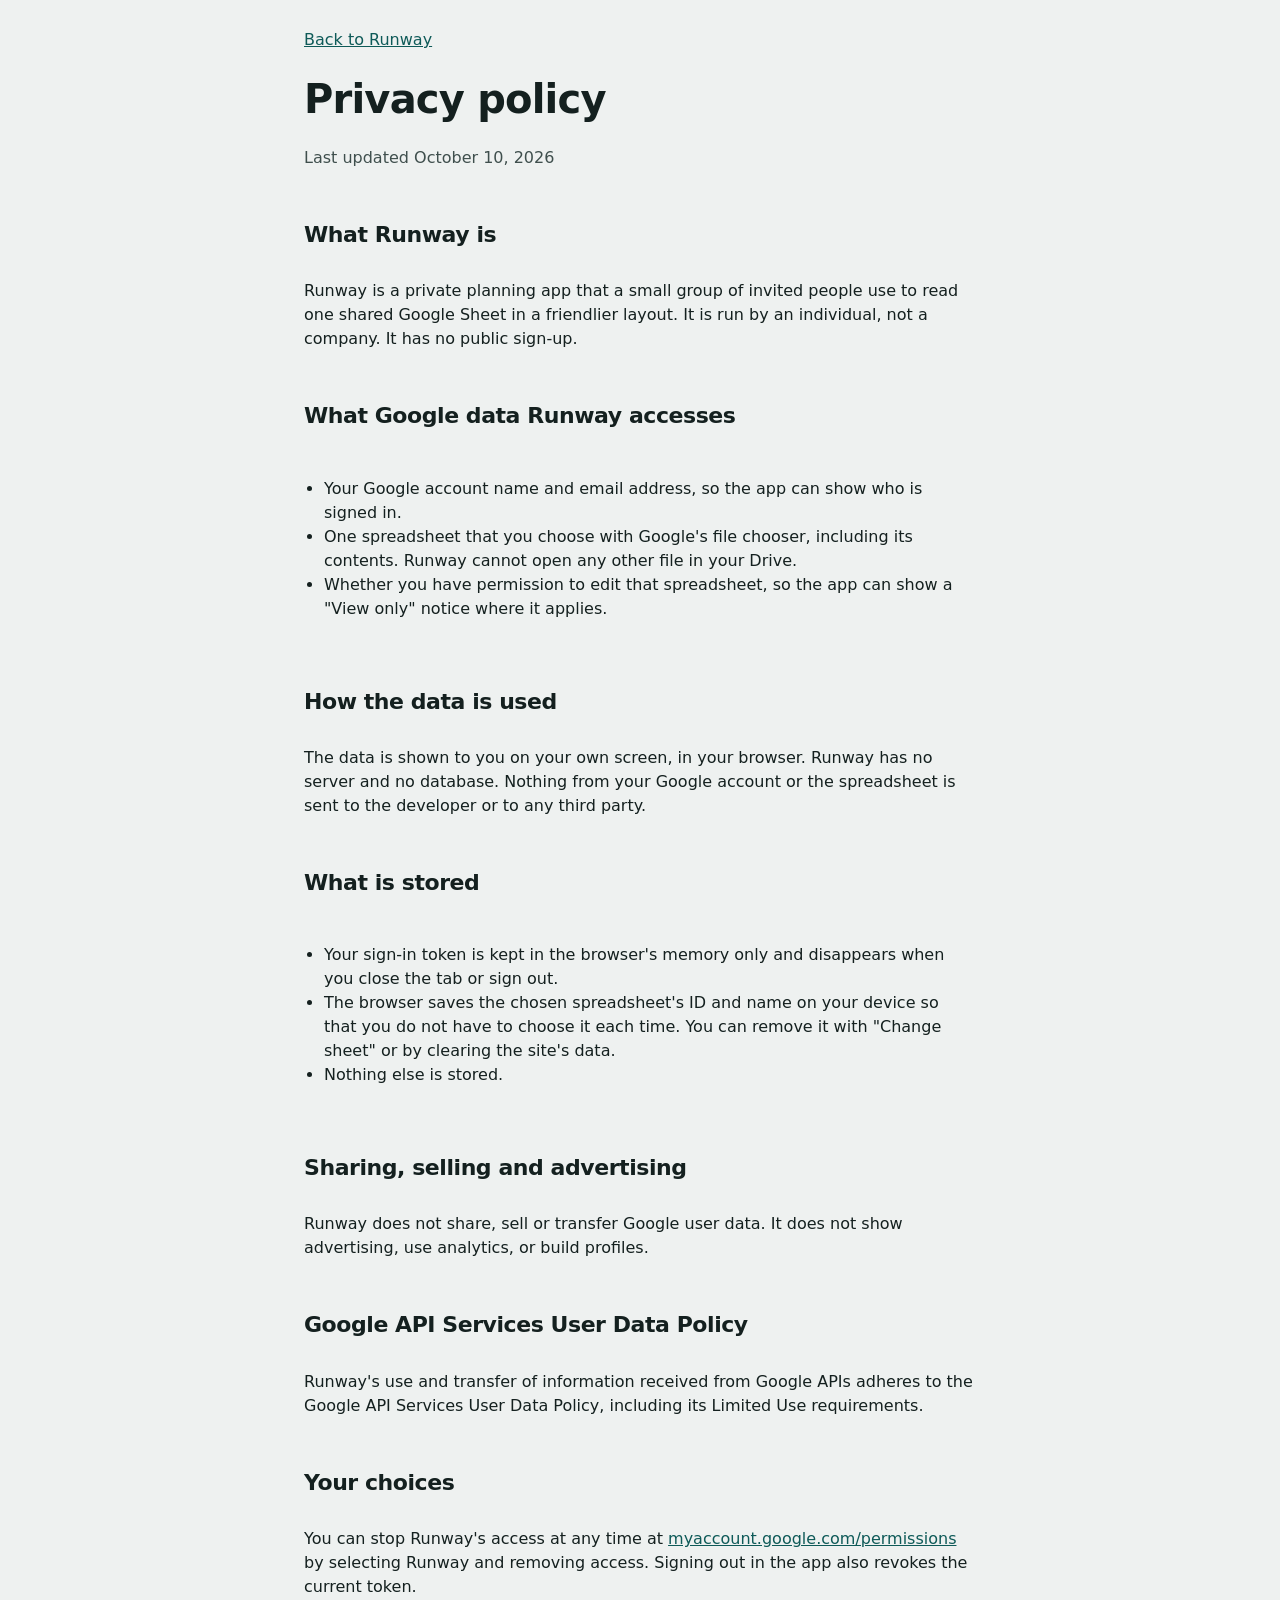
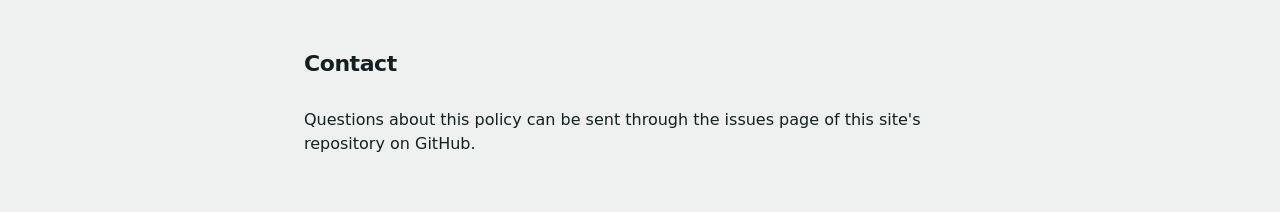
==== privacy.html @ d378b3c1 "Add files via upload" ====
<!doctype html>
<html lang="en">
<head>
<meta charset="utf-8">
<meta name="viewport" content="width=device-width, initial-scale=1">
<meta http-equiv="Content-Security-Policy" content="default-src 'none'; style-src 'self' https://fonts.googleapis.com; font-src https://fonts.gstatic.com; img-src data:; base-uri 'none'; form-action 'none'">
<title>Privacy policy | Runway</title>
<link rel="stylesheet" href="https://fonts.googleapis.com/css2?family=Bricolage+Grotesque:wght@600;700&family=DM+Sans:wght@400;500;600&display=swap">
<link rel="stylesheet" href="styles.css">
</head>
<body>
<main class="doc">
<p><a href="./">Back to Runway</a></p>
<h1>Privacy policy</h1>
<p class="muted">Last updated October 10, 2026</p>

<h2>What Runway is</h2>
<p>Runway is a private planning app that a small group of invited people use to read one shared Google Sheet in a friendlier layout. It is run by an individual, not a company. It has no public sign-up.</p>

<h2>What Google data Runway accesses</h2>
<ul>
<li>Your Google account name and email address, so the app can show who is signed in.</li>
<li>One spreadsheet that you choose with Google's file chooser, including its contents. Runway cannot open any other file in your Drive.</li>
<li>Whether you have permission to edit that spreadsheet, so the app can show a "View only" notice where it applies.</li>
</ul>

<h2>How the data is used</h2>
<p>The data is shown to you on your own screen, in your browser. Runway has no server and no database. Nothing from your Google account or the spreadsheet is sent to the developer or to any third party.</p>

<h2>What is stored</h2>
<ul>
<li>Your sign-in token is kept in the browser's memory only and disappears when you close the tab or sign out.</li>
<li>The browser saves the chosen spreadsheet's ID and name on your device so that you do not have to choose it each time. You can remove it with "Change sheet" or by clearing the site's data.</li>
<li>Nothing else is stored.</li>
</ul>

<h2>Sharing, selling and advertising</h2>
<p>Runway does not share, sell or transfer Google user data. It does not show advertising, use analytics, or build profiles.</p>

<h2>Google API Services User Data Policy</h2>
<p>Runway's use and transfer of information received from Google APIs adheres to the Google API Services User Data Policy, including its Limited Use requirements.</p>

<h2>Your choices</h2>
<p>You can stop Runway's access at any time at <a href="https://myaccount.google.com/permissions" rel="noopener noreferrer">myaccount.google.com/permissions</a> by selecting Runway and removing access. Signing out in the app also revokes the current token.</p>

<h2>Contact</h2>
<p>Questions about this policy can be sent through the issues page of this site's repository on GitHub.</p>
</main>
</body>
</html>
---- styles.css ----
:root{
  --ink:#14201F; --ink-2:#3F4F4D; --line:#D5DCDA; --line-2:#E1E7E6; --bg:#EEF1F0; --card:#FFFFFF;
  --teal:#0E5A58; --teal-soft:#DCEBEA; --amber:#FBEBD6; --amber-ink:#5E2C03; --grey-chip:#E8ECEB;
  --danger-bg:#F8D7D3; --danger-ink:#6B1A12;
  --sans:'DM Sans',system-ui,-apple-system,'Segoe UI',sans-serif;
  --display:'Bricolage Grotesque','DM Sans',system-ui,sans-serif;
}
@media (prefers-color-scheme: dark){
  :root{ --ink:#EAF0EF; --ink-2:#B9C6C4; --line:#2E3B3A; --line-2:#26322F; --bg:#0F1716; --card:#172120;
    --teal:#5FC1BC; --teal-soft:#1D3533; --amber:#3B2A14; --amber-ink:#F3D9B5; --grey-chip:#232F2D;
    --danger-bg:#4A1F1A; --danger-ink:#F5C9C3; }
}
*{box-sizing:border-box}
html{-webkit-text-size-adjust:100%}
body{margin:0;background:var(--bg);color:var(--ink);font-family:var(--sans);font-size:16px;line-height:1.5;
  padding-bottom:env(safe-area-inset-bottom,0px)}
h1,h2,h3{font-family:var(--display);margin:0;letter-spacing:-0.02em;line-height:1.15}
h1{font-size:clamp(28px,4vw,40px)} h2{font-size:22px} h3{font-size:17px}
p{margin:0}
a{color:var(--teal)}
:focus-visible{outline:3px solid var(--teal);outline-offset:2px;border-radius:6px}
button{font:inherit;color:inherit}
.btn{display:inline-flex;align-items:center;justify-content:center;gap:8px;min-height:44px;padding:0 18px;border-radius:10px;
  border:2px solid var(--teal);background:var(--teal);color:#fff;font-weight:600;font-size:15px;cursor:pointer;text-decoration:none}
@media (prefers-color-scheme: dark){ .btn{color:#06201F} }
.btn.ghost{background:transparent;color:var(--teal)}
.btn.small{min-height:40px;padding:0 14px;font-size:14px}
.btn[disabled]{opacity:.55;cursor:default}

.banner{background:var(--amber);color:var(--amber-ink);border-bottom:1px solid rgba(94,44,3,.2);padding:calc(10px + env(safe-area-inset-top,0px)) 24px 10px}
.banner .in{max-width:1180px;margin:0 auto;display:flex;flex-wrap:wrap;gap:8px 14px;align-items:center;font-size:15px}
.pill{display:inline-flex;align-items:center;padding:3px 12px;border-radius:999px;font-size:13px;font-weight:600;border:1px solid currentColor;white-space:nowrap}
.pill.fill{border-color:transparent}

.top{background:var(--card);border-bottom:1px solid var(--line)}
.top .in{max-width:1180px;margin:0 auto;padding:6px 24px;display:flex;flex-wrap:wrap;align-items:center;justify-content:space-between;gap:10px}
.brand{display:flex;align-items:center;gap:10px;font-family:var(--display);font-weight:700;font-size:24px;letter-spacing:-.5px}
.brand svg{stroke:var(--teal)}
nav{display:flex;flex-wrap:wrap;gap:4px}
nav a{display:inline-flex;align-items:center;min-height:44px;padding:0 16px;border-radius:10px;color:var(--ink-2);font-weight:500;font-size:15px;text-decoration:none}
nav a[aria-current="page"]{background:var(--teal-soft);color:var(--teal);font-weight:600}
.who{display:flex;flex-wrap:wrap;align-items:center;gap:8px;font-size:14px;color:var(--ink-2)}

main{max-width:1180px;margin:0 auto;padding:28px 24px 56px;display:flex;flex-direction:column;gap:24px}
.lede{color:var(--ink-2);max-width:62ch;margin-top:6px}
.row{display:flex;flex-wrap:wrap;gap:20px;align-items:flex-start}
.card{background:var(--card);border:1px solid var(--line);border-radius:16px;padding:24px}
.card.tight{padding:18px 20px}
.stack{display:flex;flex-direction:column;gap:12px}
.muted{color:var(--ink-2)} .small{font-size:14px}
.hero{background:var(--teal);color:#fff;border:0;flex:1 1 320px}
@media (prefers-color-scheme: dark){ .hero{color:#06201F} }
.hero .big{font-family:var(--display);font-size:clamp(40px,7vw,56px);font-weight:700;letter-spacing:-.03em;line-height:1.05}
.bar{height:8px;border-radius:4px;background:rgba(255,255,255,.28);overflow:hidden}
.bar>i{display:block;height:100%;background:#fff}
.col{flex:1 1 360px;min-width:0}
.list{list-style:none;margin:0;padding:0}
.list>li{padding:12px 0;border-top:1px solid var(--line-2)}
.list>li:first-child{border-top:0;padding-top:0}
.kv{display:grid;grid-template-columns:repeat(auto-fit,minmax(200px,1fr));gap:14px 20px}
.kv dt{font-size:13px;color:var(--ink-2)} .kv dd{margin:2px 0 0;font-weight:500;overflow-wrap:anywhere}

.chips{display:flex;flex-wrap:wrap;gap:8px}
.chip{display:inline-flex;align-items:center;min-height:44px;padding:0 16px;border-radius:999px;border:1px solid var(--line);background:var(--card);
  font-size:14px;font-weight:600;cursor:pointer}
.chip[aria-pressed="true"]{background:var(--teal);color:#fff;border-color:var(--teal)}
@media (prefers-color-scheme: dark){ .chip[aria-pressed="true"]{color:#06201F} }
.tag{display:inline-flex;align-items:center;padding:3px 12px;border-radius:999px;font-size:13px;font-weight:600;background:var(--grey-chip);color:var(--ink-2)}
.tag.active{background:var(--teal-soft);color:var(--teal)}
.tag.warn{background:var(--amber);color:var(--amber-ink)}

.homes{display:grid;grid-template-columns:repeat(auto-fill,minmax(320px,1fr));gap:16px}
details.home{background:var(--card);border:1px solid var(--line);border-radius:16px;padding:0}
details.home[open]{grid-column:1/-1}
details.home>summary{list-style:none;cursor:pointer;padding:18px 20px;display:flex;flex-direction:column;gap:6px;min-height:44px}
details.home>summary::-webkit-details-marker{display:none}
details.home .head{display:flex;justify-content:space-between;gap:12px;align-items:baseline}
details.home .body{padding:0 20px 20px;display:flex;flex-direction:column;gap:16px;border-top:1px solid var(--line-2);padding-top:16px}
.two{display:grid;grid-template-columns:repeat(auto-fit,minmax(260px,1fr));gap:16px}

.scroll{overflow-x:auto}
table{border-collapse:collapse;width:100%;min-width:560px;font-size:15px}
th{text-align:left;color:var(--ink-2);font-weight:600;font-size:14px;padding:8px 10px 8px 0}
td{padding:12px 10px 12px 0;border-top:1px solid var(--line-2);vertical-align:top;overflow-wrap:anywhere}

.tl{display:flex;flex-direction:column}
.tl .ev{display:grid;grid-template-columns:96px 22px 1fr;gap:0 14px}
.tl .when{text-align:right;font-weight:600;font-size:15px;padding-top:1px}
.tl .when small{display:block;font-weight:400;color:var(--ink-2);font-size:13px}
.tl .rail{display:flex;flex-direction:column;align-items:center}
.tl .dot{width:16px;height:16px;border-radius:50%;border:3px solid var(--teal);background:var(--teal);margin-top:4px;flex:none}
.tl .dot.future{background:var(--card);border-color:var(--line)}
.tl .dot.today{background:#9A4A07;border-color:#9A4A07}
.tl .line{flex:1;width:2px;background:var(--line);margin:4px 0}
.tl .what{padding-bottom:22px;min-width:0}
.tl .what h3{margin:6px 0 2px}
.tl .today-row .what h3{color:#9A4A07}

.center{min-height:100vh;display:flex;flex-direction:column;align-items:center;justify-content:center;gap:20px;padding:32px 24px;text-align:center}
.center .box{max-width:460px;display:flex;flex-direction:column;gap:16px;align-items:center}
.alert{background:var(--danger-bg);color:var(--danger-ink);border-radius:12px;padding:14px 16px;text-align:left;width:100%}
.alert strong{display:block}
.foot{max-width:1180px;margin:0 auto;padding:0 24px 32px;color:var(--ink-2);font-size:13px}
.spin{width:28px;height:28px;border-radius:50%;border:3px solid var(--line);border-top-color:var(--teal);animation:sp .9s linear infinite}
@keyframes sp{to{transform:rotate(360deg)}}
@media (prefers-reduced-motion: reduce){ .spin{animation:none} }
@media (max-width:640px){
  main{padding:20px 16px 48px} .top .in,.banner{padding-left:16px;padding-right:16px}
  .tl .ev{grid-template-columns:70px 20px 1fr;gap:0 10px}
  .homes{grid-template-columns:1fr}
}

.site-foot{max-width:1180px;margin:0 auto;padding:0 24px 28px;color:var(--ink-2);font-size:13px}
.doc{max-width:720px}
.doc h2{margin:28px 0 8px}
.doc p,.doc li{max-width:68ch}
.doc ul{padding-left:20px}
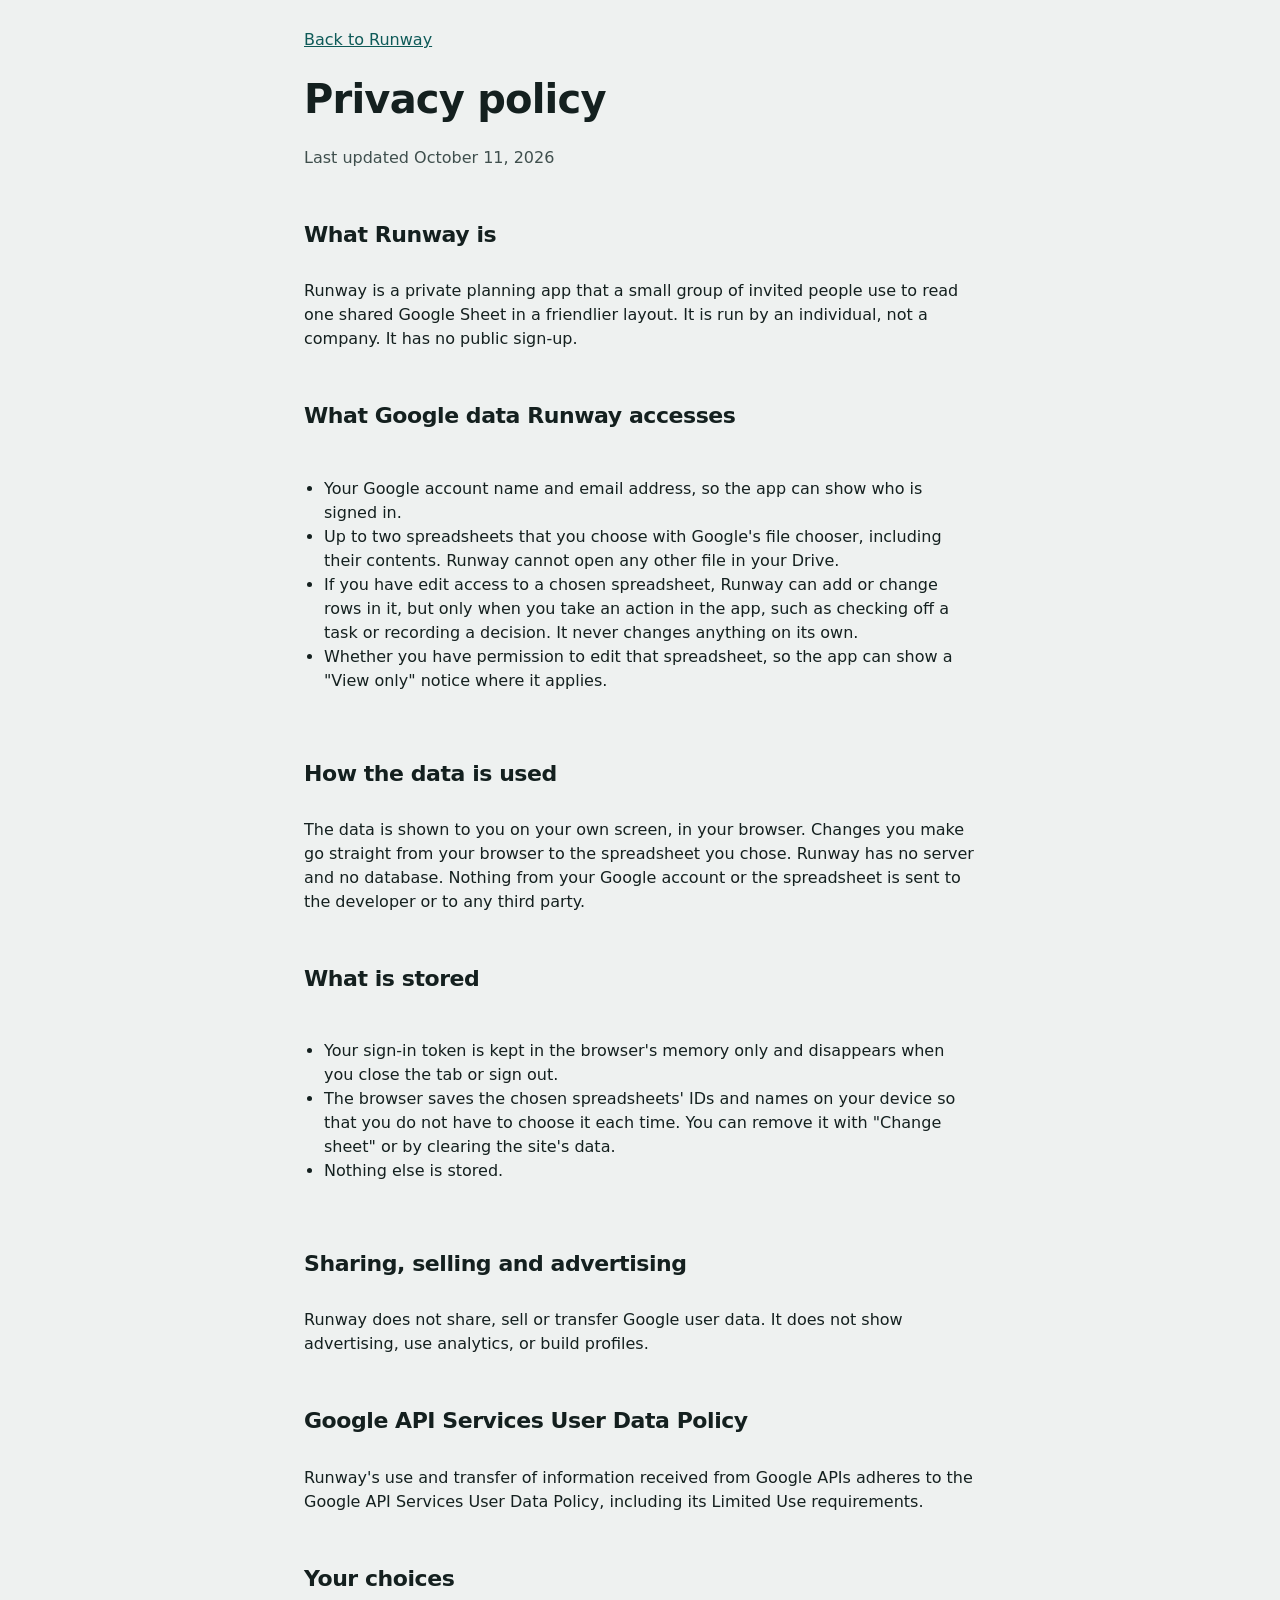
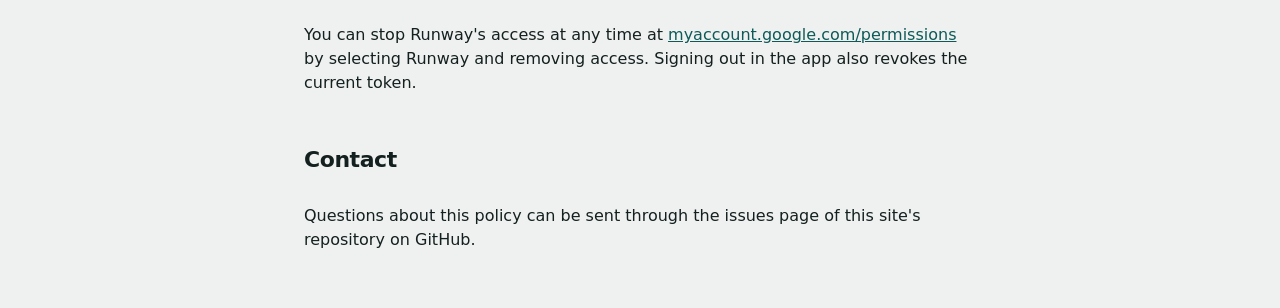
==== commit caa5273c: "Updated to version three to include Tasks" ====
--- a/privacy.html
+++ b/privacy.html
@@ -12,7 +12,7 @@
 <main class="doc">
 <p><a href="./">Back to Runway</a></p>
 <h1>Privacy policy</h1>
-<p class="muted">Last updated October 10, 2026</p>
+<p class="muted">Last updated October 11, 2026</p>
 
 <h2>What Runway is</h2>
 <p>Runway is a private planning app that a small group of invited people use to read one shared Google Sheet in a friendlier layout. It is run by an individual, not a company. It has no public sign-up.</p>
@@ -20,17 +20,18 @@
 <h2>What Google data Runway accesses</h2>
 <ul>
 <li>Your Google account name and email address, so the app can show who is signed in.</li>
-<li>One spreadsheet that you choose with Google's file chooser, including its contents. Runway cannot open any other file in your Drive.</li>
+<li>Up to two spreadsheets that you choose with Google's file chooser, including their contents. Runway cannot open any other file in your Drive.</li>
+<li>If you have edit access to a chosen spreadsheet, Runway can add or change rows in it, but only when you take an action in the app, such as checking off a task or recording a decision. It never changes anything on its own.</li>
 <li>Whether you have permission to edit that spreadsheet, so the app can show a "View only" notice where it applies.</li>
 </ul>
 
 <h2>How the data is used</h2>
-<p>The data is shown to you on your own screen, in your browser. Runway has no server and no database. Nothing from your Google account or the spreadsheet is sent to the developer or to any third party.</p>
+<p>The data is shown to you on your own screen, in your browser. Changes you make go straight from your browser to the spreadsheet you chose. Runway has no server and no database. Nothing from your Google account or the spreadsheet is sent to the developer or to any third party.</p>
 
 <h2>What is stored</h2>
 <ul>
 <li>Your sign-in token is kept in the browser's memory only and disappears when you close the tab or sign out.</li>
-<li>The browser saves the chosen spreadsheet's ID and name on your device so that you do not have to choose it each time. You can remove it with "Change sheet" or by clearing the site's data.</li>
+<li>The browser saves the chosen spreadsheets' IDs and names on your device so that you do not have to choose it each time. You can remove it with "Change sheet" or by clearing the site's data.</li>
 <li>Nothing else is stored.</li>
 </ul>
 
--- a/styles.css
+++ b/styles.css
@@ -115,3 +115,24 @@
 .doc h2{margin:28px 0 8px}
 .doc p,.doc li{max-width:68ch}
 .doc ul{padding-left:20px}
+
+/* v0.3.0: tasks, decisions, forms, toast */
+.sechead{display:flex;flex-wrap:wrap;justify-content:space-between;align-items:baseline;gap:6px 12px}
+.meter{height:8px;border-radius:4px;background:var(--line-2);overflow:hidden}
+.meter>i{display:block;height:100%;background:var(--teal);width:0}
+.hero .meter{background:rgba(255,255,255,.28)} .hero .meter>i{background:#fff}
+.tasks{list-style:none;margin:0;padding:0}
+.task{display:flex;gap:14px;align-items:flex-start;padding:12px 0;border-top:1px solid var(--line-2)}
+.task:first-child{border-top:0}
+.task input[type=checkbox]{width:26px;height:26px;margin:2px 0 0;accent-color:var(--teal);flex:none}
+.task.done .ttitle{text-decoration:line-through;color:var(--ink-2)}
+.ttitle{font-weight:500;overflow-wrap:anywhere}
+.tbody{min-width:0}
+.fld{display:flex;flex-direction:column;gap:4px;font-size:14px;color:var(--ink-2);font-weight:600}
+.fld input,.fld select,.fld textarea,.card textarea{font:inherit;font-size:16px;font-weight:400;color:var(--ink);background:var(--card);
+  border:1px solid var(--line);border-radius:10px;padding:10px 12px;min-height:44px;width:100%}
+details>summary{cursor:pointer;font-weight:600;color:var(--teal);min-height:44px;display:flex;align-items:center}
+.addform>summary{font-size:17px}
+.toast{position:fixed;left:50%;bottom:calc(20px + env(safe-area-inset-bottom,0px));transform:translateX(-50%);background:var(--ink);color:var(--bg);
+  padding:12px 18px;border-radius:12px;font-weight:600;max-width:90vw;z-index:10;box-shadow:0 6px 24px rgba(0,0,0,.25)}
+.toast.bad{background:var(--danger-bg);color:var(--danger-ink)}
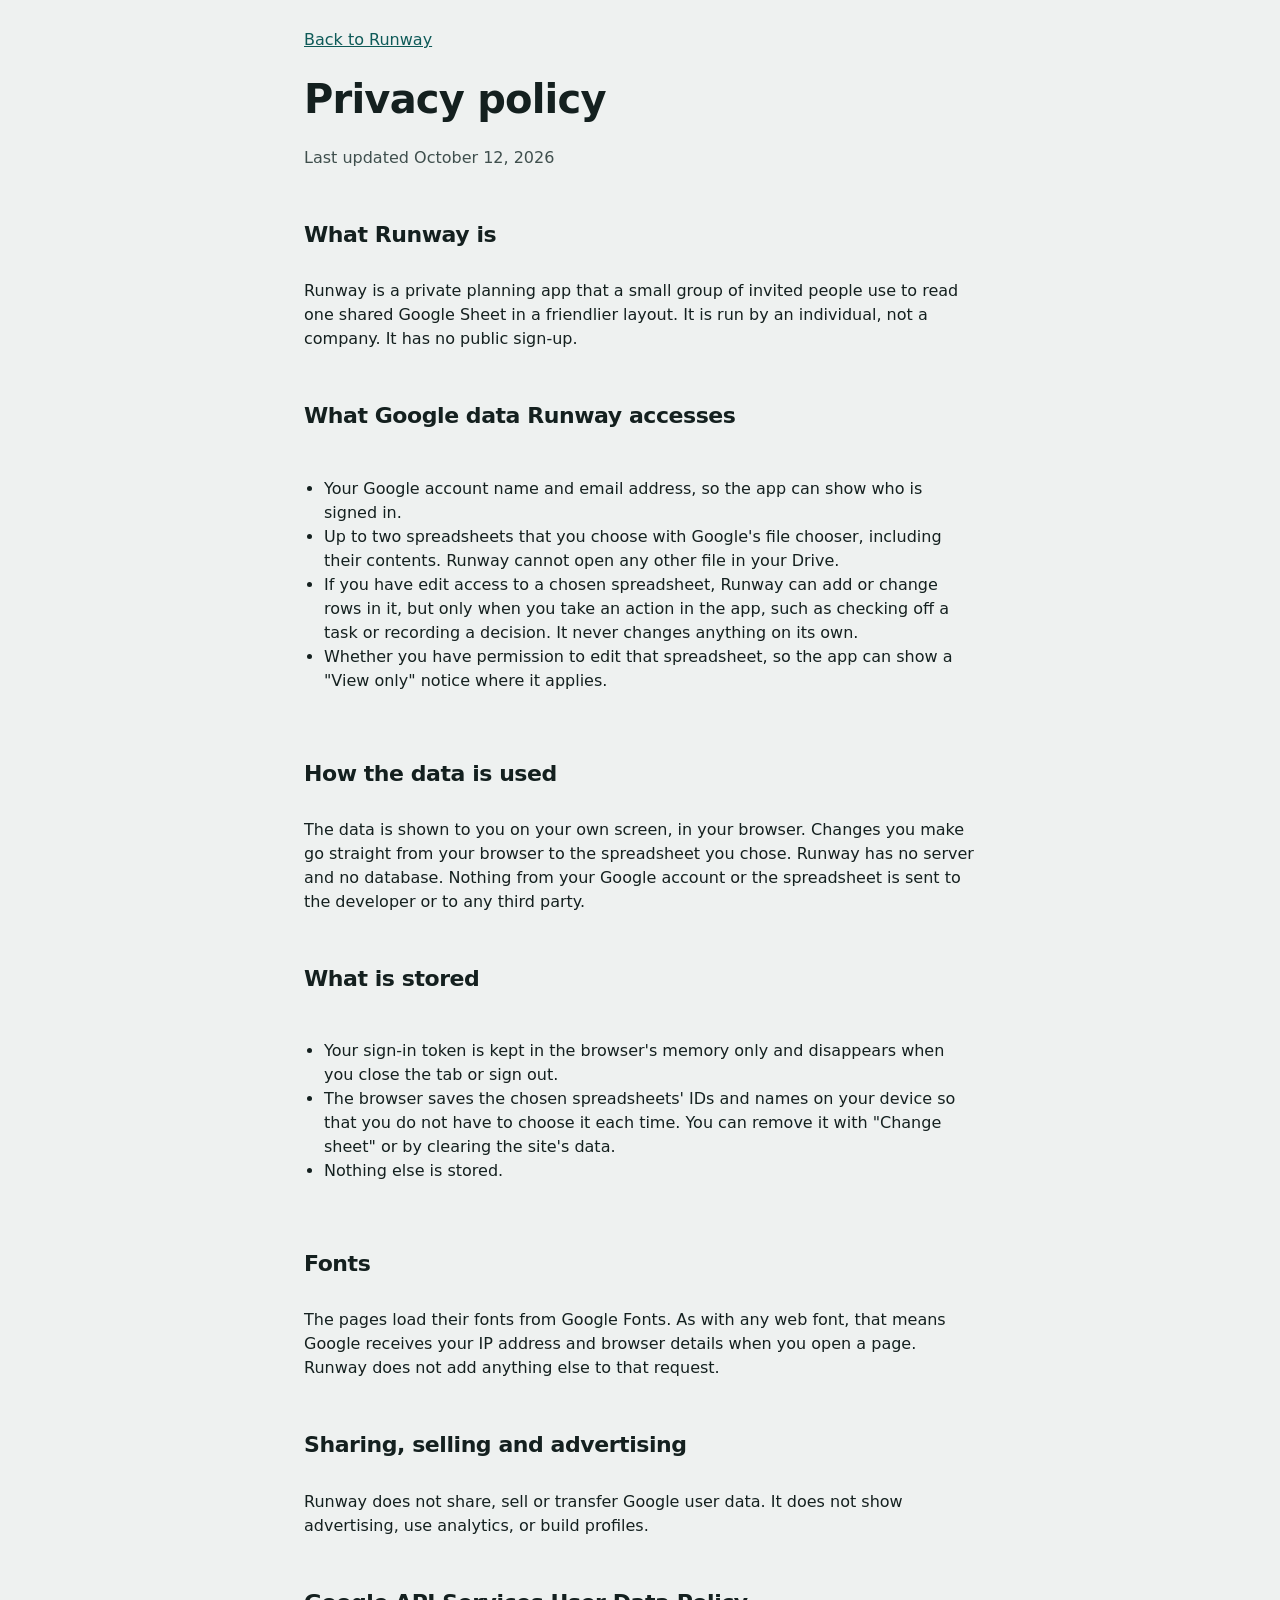
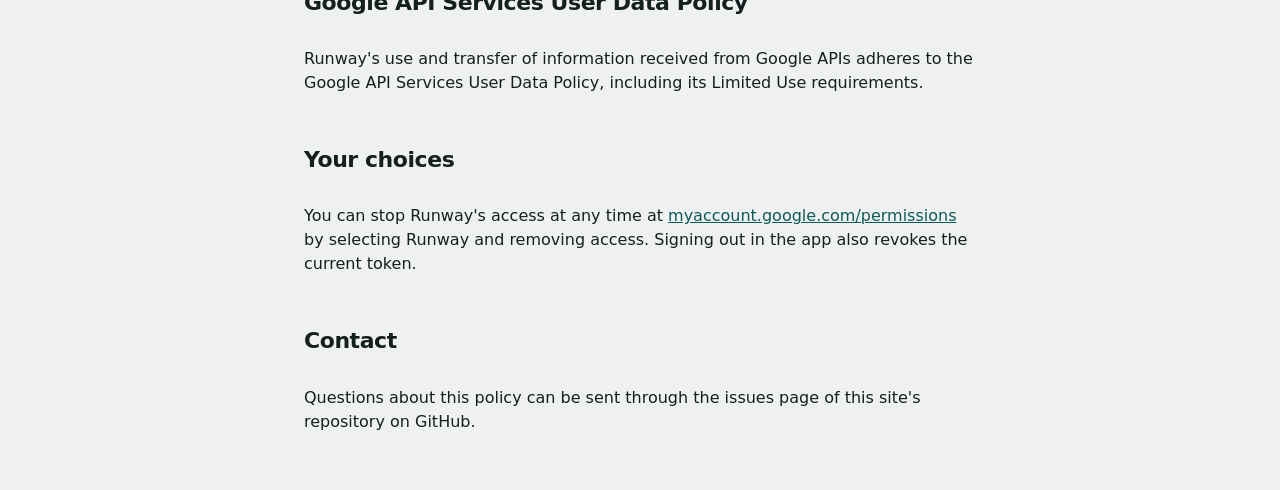
==== commit af67f17e: "V0.9.0 added Rejectino status" ====
--- a/privacy.html
+++ b/privacy.html
@@ -12,7 +12,7 @@
 <main class="doc">
 <p><a href="./">Back to Runway</a></p>
 <h1>Privacy policy</h1>
-<p class="muted">Last updated October 11, 2026</p>
+<p class="muted">Last updated October 12, 2026</p>
 
 <h2>What Runway is</h2>
 <p>Runway is a private planning app that a small group of invited people use to read one shared Google Sheet in a friendlier layout. It is run by an individual, not a company. It has no public sign-up.</p>
@@ -35,6 +35,9 @@
 <li>Nothing else is stored.</li>
 </ul>
 
+<h2>Fonts</h2>
+<p>The pages load their fonts from Google Fonts. As with any web font, that means Google receives your IP address and browser details when you open a page. Runway does not add anything else to that request.</p>
+
 <h2>Sharing, selling and advertising</h2>
 <p>Runway does not share, sell or transfer Google user data. It does not show advertising, use analytics, or build profiles.</p>
 
--- a/styles.css
+++ b/styles.css
@@ -136,3 +136,10 @@
 .toast{position:fixed;left:50%;bottom:calc(20px + env(safe-area-inset-bottom,0px));transform:translateX(-50%);background:var(--ink);color:var(--bg);
   padding:12px 18px;border-radius:12px;font-weight:600;max-width:90vw;z-index:10;box-shadow:0 6px 24px rgba(0,0,0,.25)}
 .toast.bad{background:var(--danger-bg);color:var(--danger-ink)}
+
+/* v0.9.0: rejection reasons */
+.reasons{border:1px solid var(--line);border-radius:10px;padding:10px 14px;margin:0;min-width:0}
+.reasons[hidden]{display:none}
+.reasons legend{font-size:14px;font-weight:600;color:var(--ink-2);padding:0 6px}
+.reasons label{display:flex;gap:10px;align-items:center;min-height:40px;font-size:15px}
+.reasons input{width:22px;height:22px;accent-color:var(--teal);flex:none;margin:0}
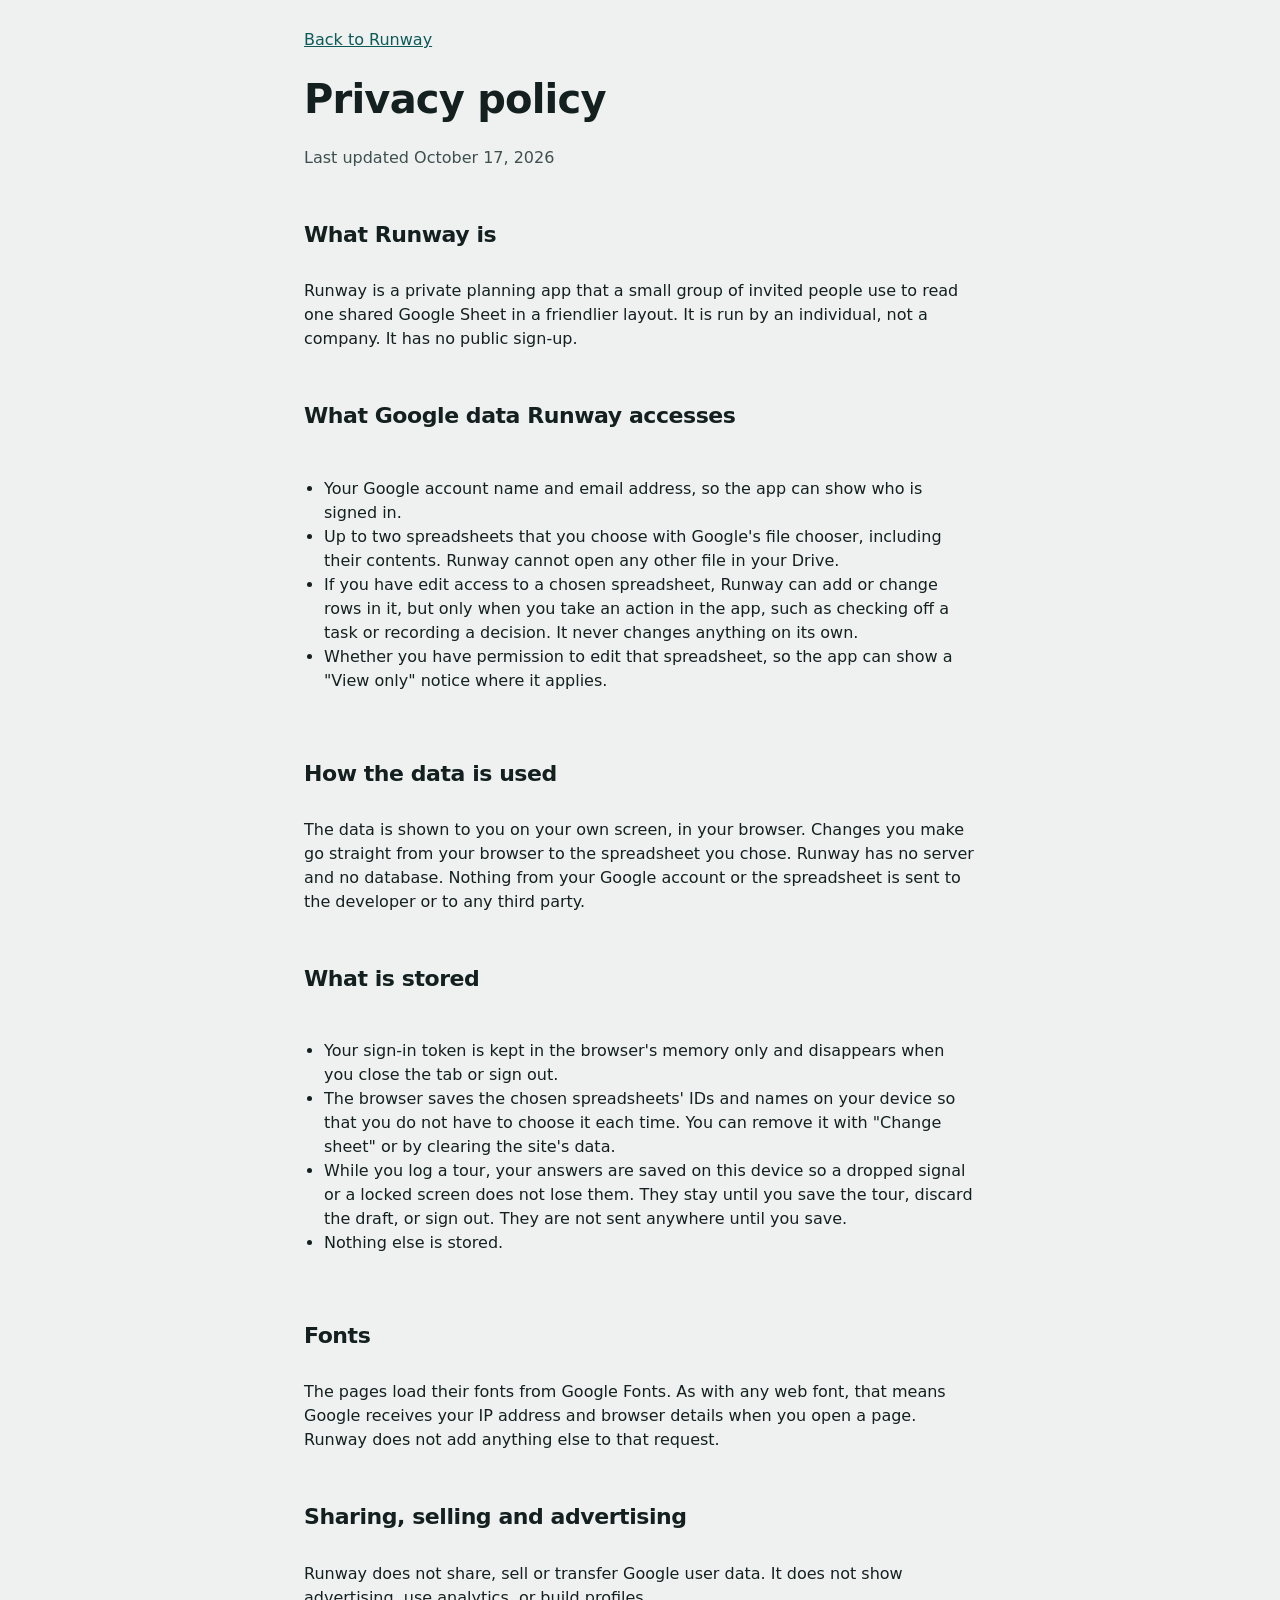
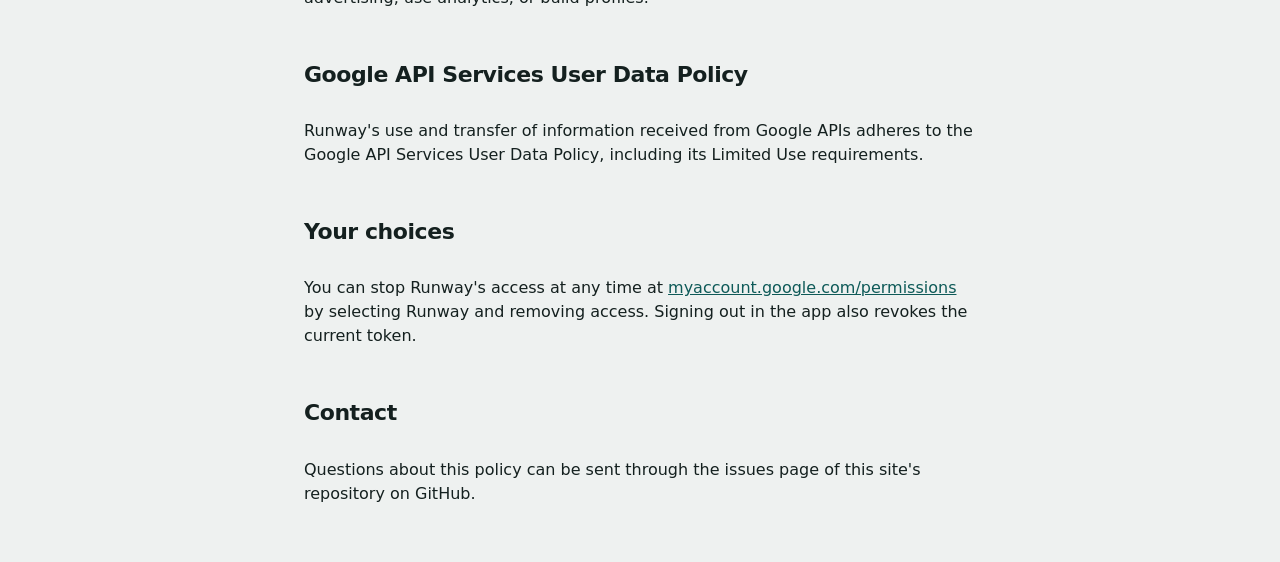
==== commit 0114fb96: "v0.18.0 complete log a tour functinos" ====
--- a/privacy.html
+++ b/privacy.html
@@ -12,7 +12,7 @@
 <main class="doc">
 <p><a href="./">Back to Runway</a></p>
 <h1>Privacy policy</h1>
-<p class="muted">Last updated October 12, 2026</p>
+<p class="muted">Last updated October 17, 2026</p>
 
 <h2>What Runway is</h2>
 <p>Runway is a private planning app that a small group of invited people use to read one shared Google Sheet in a friendlier layout. It is run by an individual, not a company. It has no public sign-up.</p>
@@ -32,6 +32,7 @@
 <ul>
 <li>Your sign-in token is kept in the browser's memory only and disappears when you close the tab or sign out.</li>
 <li>The browser saves the chosen spreadsheets' IDs and names on your device so that you do not have to choose it each time. You can remove it with "Change sheet" or by clearing the site's data.</li>
+<li>While you log a tour, your answers are saved on this device so a dropped signal or a locked screen does not lose them. They stay until you save the tour, discard the draft, or sign out. They are not sent anywhere until you save.</li>
 <li>Nothing else is stored.</li>
 </ul>
 
--- a/styles.css
+++ b/styles.css
@@ -143,3 +143,47 @@
 .reasons legend{font-size:14px;font-weight:600;color:var(--ink-2);padding:0 6px}
 .reasons label{display:flex;gap:10px;align-items:center;min-height:40px;font-size:15px}
 .reasons input{width:22px;height:22px;accent-color:var(--teal);flex:none;margin:0}
+
+/* v0.11.0: tour decision sync */
+.sync{display:flex;gap:10px;align-items:flex-start;font-size:15px;min-height:40px}
+.sync input{width:22px;height:22px;accent-color:var(--teal);flex:none;margin:0}
+
+/* v0.12.0: requirements */
+.req{display:flex;flex-wrap:wrap;justify-content:space-between;align-items:flex-start;gap:8px 16px;padding:12px 0;border-top:1px solid var(--line-2)}
+.req:first-child{border-top:0}
+.req[hidden],.card[hidden]{display:none}
+.searchbox{font:inherit;font-size:16px;color:var(--ink);background:var(--card);border:1px solid var(--line);border-radius:10px;padding:10px 12px;min-height:44px;width:100%}
+
+/* v0.13.0: per-home requirements */
+.reqlist{border:1px solid var(--line);border-radius:12px;padding:0 14px 12px}
+.reqlist>summary{font-size:16px}
+.seg{font:inherit;font-size:14px;font-weight:600;min-height:40px;min-width:56px;padding:0 14px;border-radius:10px;border:1px solid var(--line);background:var(--card);color:var(--ink);cursor:pointer}
+.seg[aria-pressed="true"]{background:var(--teal);border-color:var(--teal);color:#fff}
+@media (prefers-color-scheme: dark){ .seg[aria-pressed="true"]{color:#06201F} }
+.seg[disabled]{opacity:.55;cursor:default}
+
+/* v0.14.0: notice bar */
+.notice{position:fixed;left:12px;right:12px;bottom:calc(76px + env(safe-area-inset-bottom,0px));max-width:760px;margin:0 auto;padding:14px 18px;border-radius:12px;background:var(--teal-soft);color:var(--ink);border:1px solid var(--teal);display:flex;flex-wrap:wrap;gap:10px 16px;align-items:center;justify-content:space-between;z-index:11;box-shadow:0 6px 24px rgba(0,0,0,.2)}
+.notice span{flex:1 1 320px;line-height:1.45}
+.toast[hidden]{display:none}
+.toast{position:fixed;left:50%;bottom:calc(20px + env(safe-area-inset-bottom,0px));transform:translateX(-50%);background:var(--ink);color:var(--bg);padding:12px 18px;border-radius:12px;font-weight:600;max-width:90vw;z-index:10;box-shadow:0 6px 24px rgba(0,0,0,.25)}
+
+/* v0.15.0: contact sub-form */
+.subform{border:1px solid var(--line);border-radius:12px;padding:0 14px 12px}
+.subform>summary{font-size:16px}
+
+/* v0.16.0: compare view */
+.cmp{border-collapse:separate;border-spacing:0;min-width:640px;width:100%;font-size:15px}
+.cmp th,.cmp td{padding:10px 12px;border-top:1px solid var(--line-2);vertical-align:top;text-align:left;background:var(--card);overflow-wrap:anywhere}
+.cmp thead th{font-family:var(--display);font-size:16px;color:var(--ink);border-top:0}
+.cmp tbody th[scope=row]{position:sticky;left:0;z-index:1;min-width:150px;max-width:220px;font-weight:600;border-right:1px solid var(--line-2)}
+.cmp thead th:first-child{position:sticky;left:0;z-index:2}
+.cmp tr.section th{background:var(--teal-soft);color:var(--teal);font-weight:700;position:static;border-right:0}
+
+/* v0.18.0: room-by-room tour page */
+.rooms{display:flex;gap:8px;overflow-x:auto;padding-bottom:6px;-webkit-overflow-scrolling:touch}
+.rooms .chip{flex:none;white-space:nowrap}
+.tfield{display:flex;flex-direction:column;gap:6px;padding:10px 0;border-top:1px solid var(--line-2)}
+.tfield:first-child{border-top:0;padding-top:0}
+.tfield input[type=text],.tfield input[type=date],.tfield textarea,.tfield select{font:inherit;font-size:16px;color:var(--ink);background:var(--card);border:1px solid var(--line);border-radius:10px;padding:10px 12px;min-height:44px;width:100%}
+.savebar{position:sticky;bottom:0;background:var(--card);border:1px solid var(--line);border-radius:14px;padding:12px 16px calc(12px + env(safe-area-inset-bottom,0px));display:flex;flex-wrap:wrap;gap:8px 16px;align-items:center;justify-content:space-between;z-index:5;box-shadow:0 -4px 16px rgba(0,0,0,.12)}
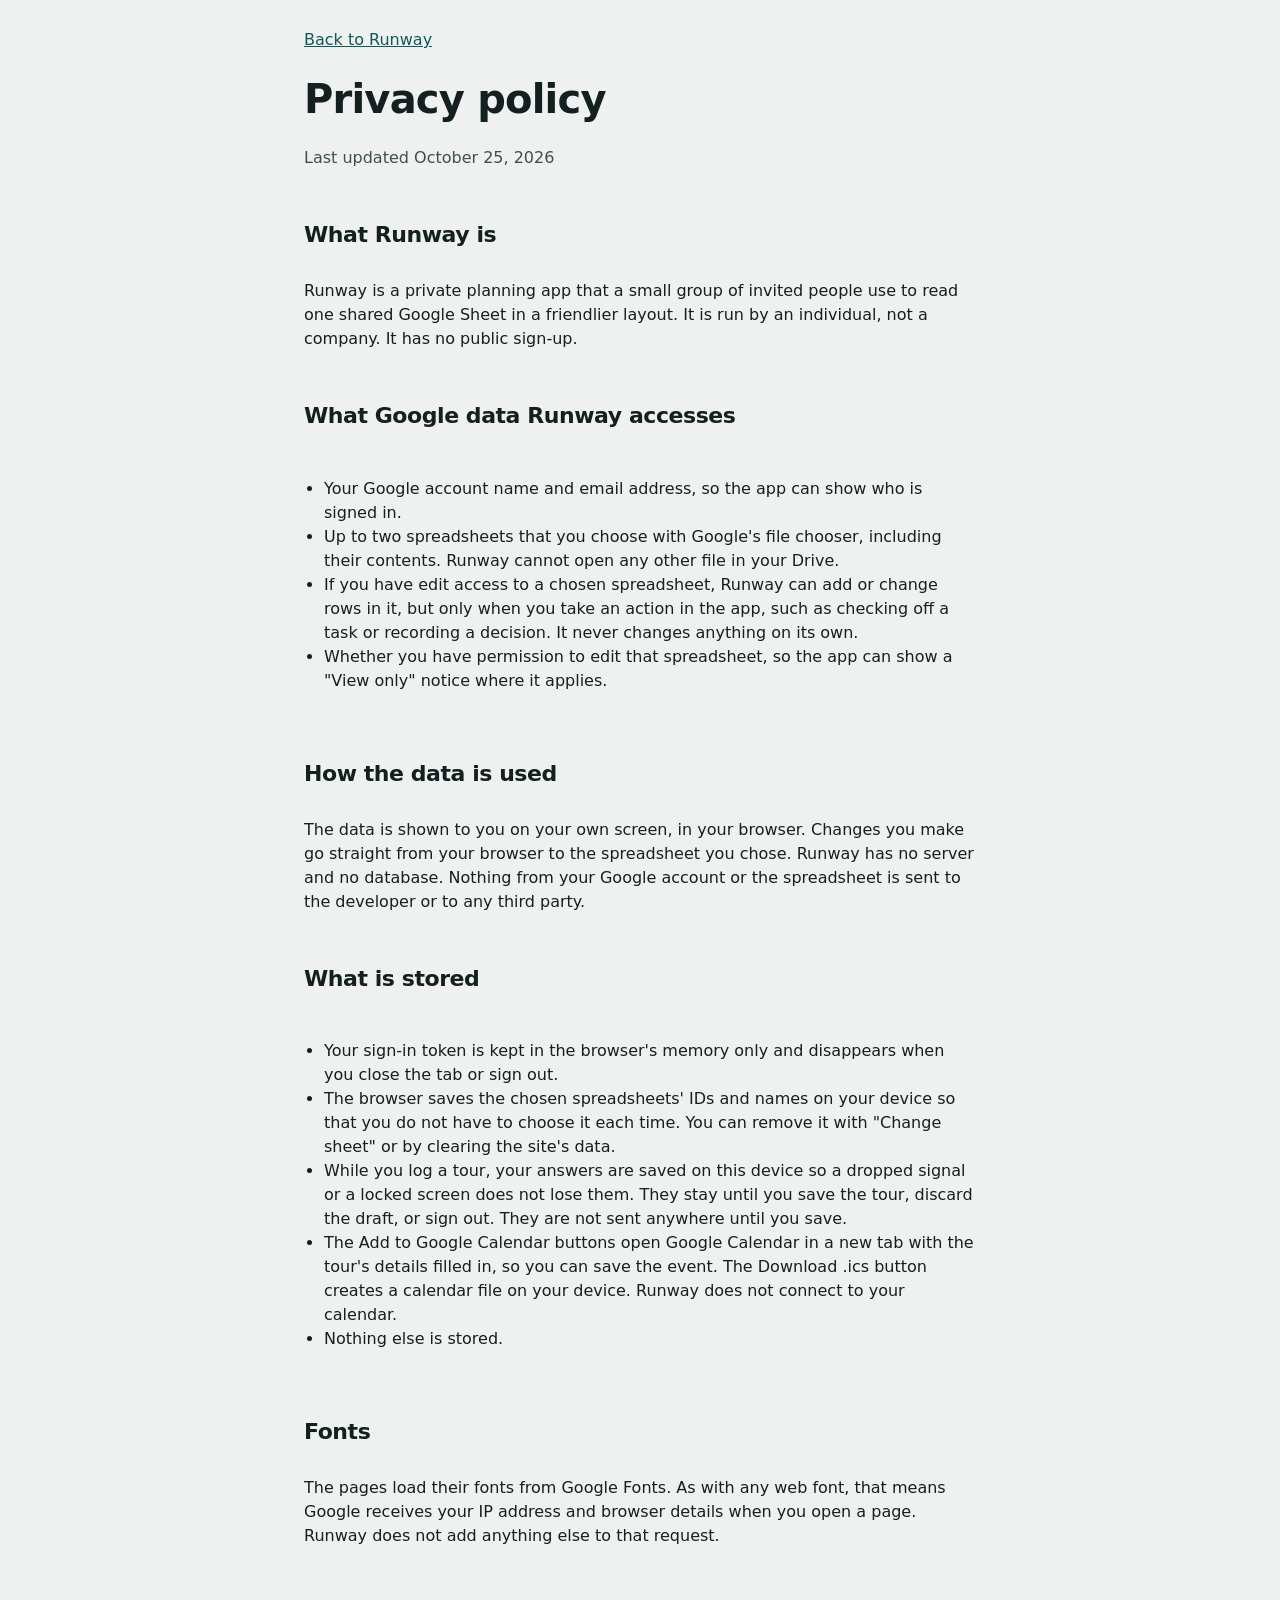
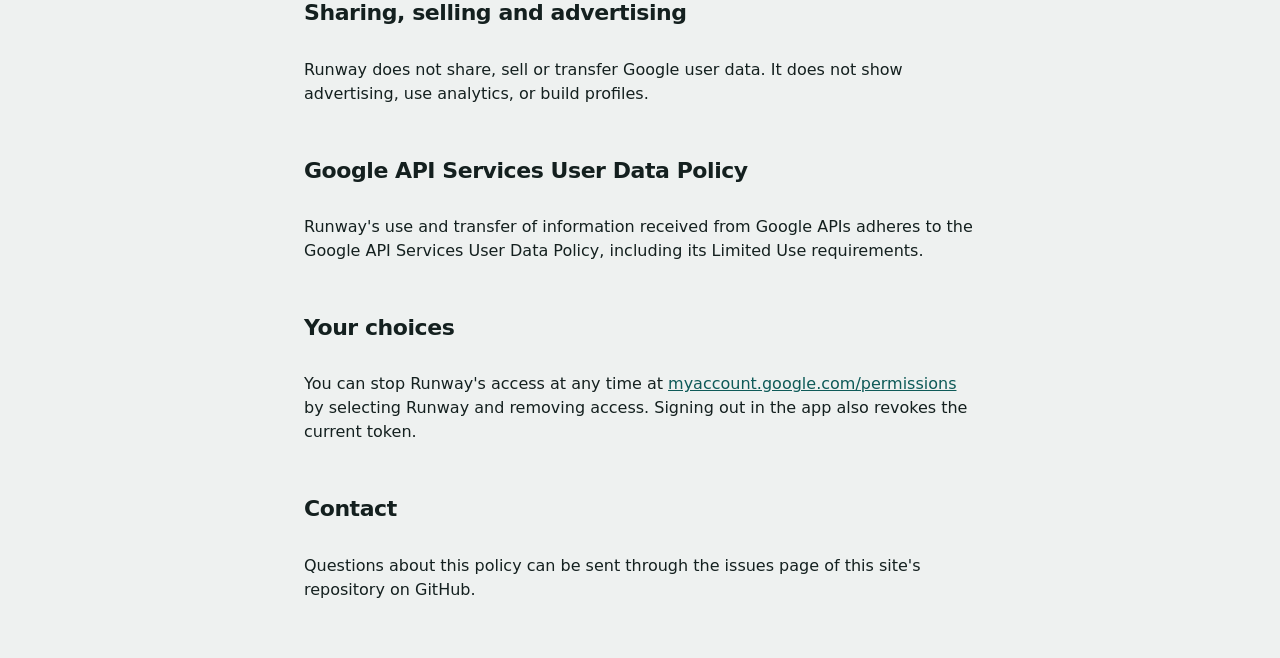
==== commit eb372609: "v0.23 add planned tours option" ====
--- a/privacy.html
+++ b/privacy.html
@@ -12,7 +12,7 @@
 <main class="doc">
 <p><a href="./">Back to Runway</a></p>
 <h1>Privacy policy</h1>
-<p class="muted">Last updated October 17, 2026</p>
+<p class="muted">Last updated October 25, 2026</p>
 
 <h2>What Runway is</h2>
 <p>Runway is a private planning app that a small group of invited people use to read one shared Google Sheet in a friendlier layout. It is run by an individual, not a company. It has no public sign-up.</p>
@@ -33,6 +33,7 @@
 <li>Your sign-in token is kept in the browser's memory only and disappears when you close the tab or sign out.</li>
 <li>The browser saves the chosen spreadsheets' IDs and names on your device so that you do not have to choose it each time. You can remove it with "Change sheet" or by clearing the site's data.</li>
 <li>While you log a tour, your answers are saved on this device so a dropped signal or a locked screen does not lose them. They stay until you save the tour, discard the draft, or sign out. They are not sent anywhere until you save.</li>
+<li>The Add to Google Calendar buttons open Google Calendar in a new tab with the tour's details filled in, so you can save the event. The Download .ics button creates a calendar file on your device. Runway does not connect to your calendar.</li>
 <li>Nothing else is stored.</li>
 </ul>
 
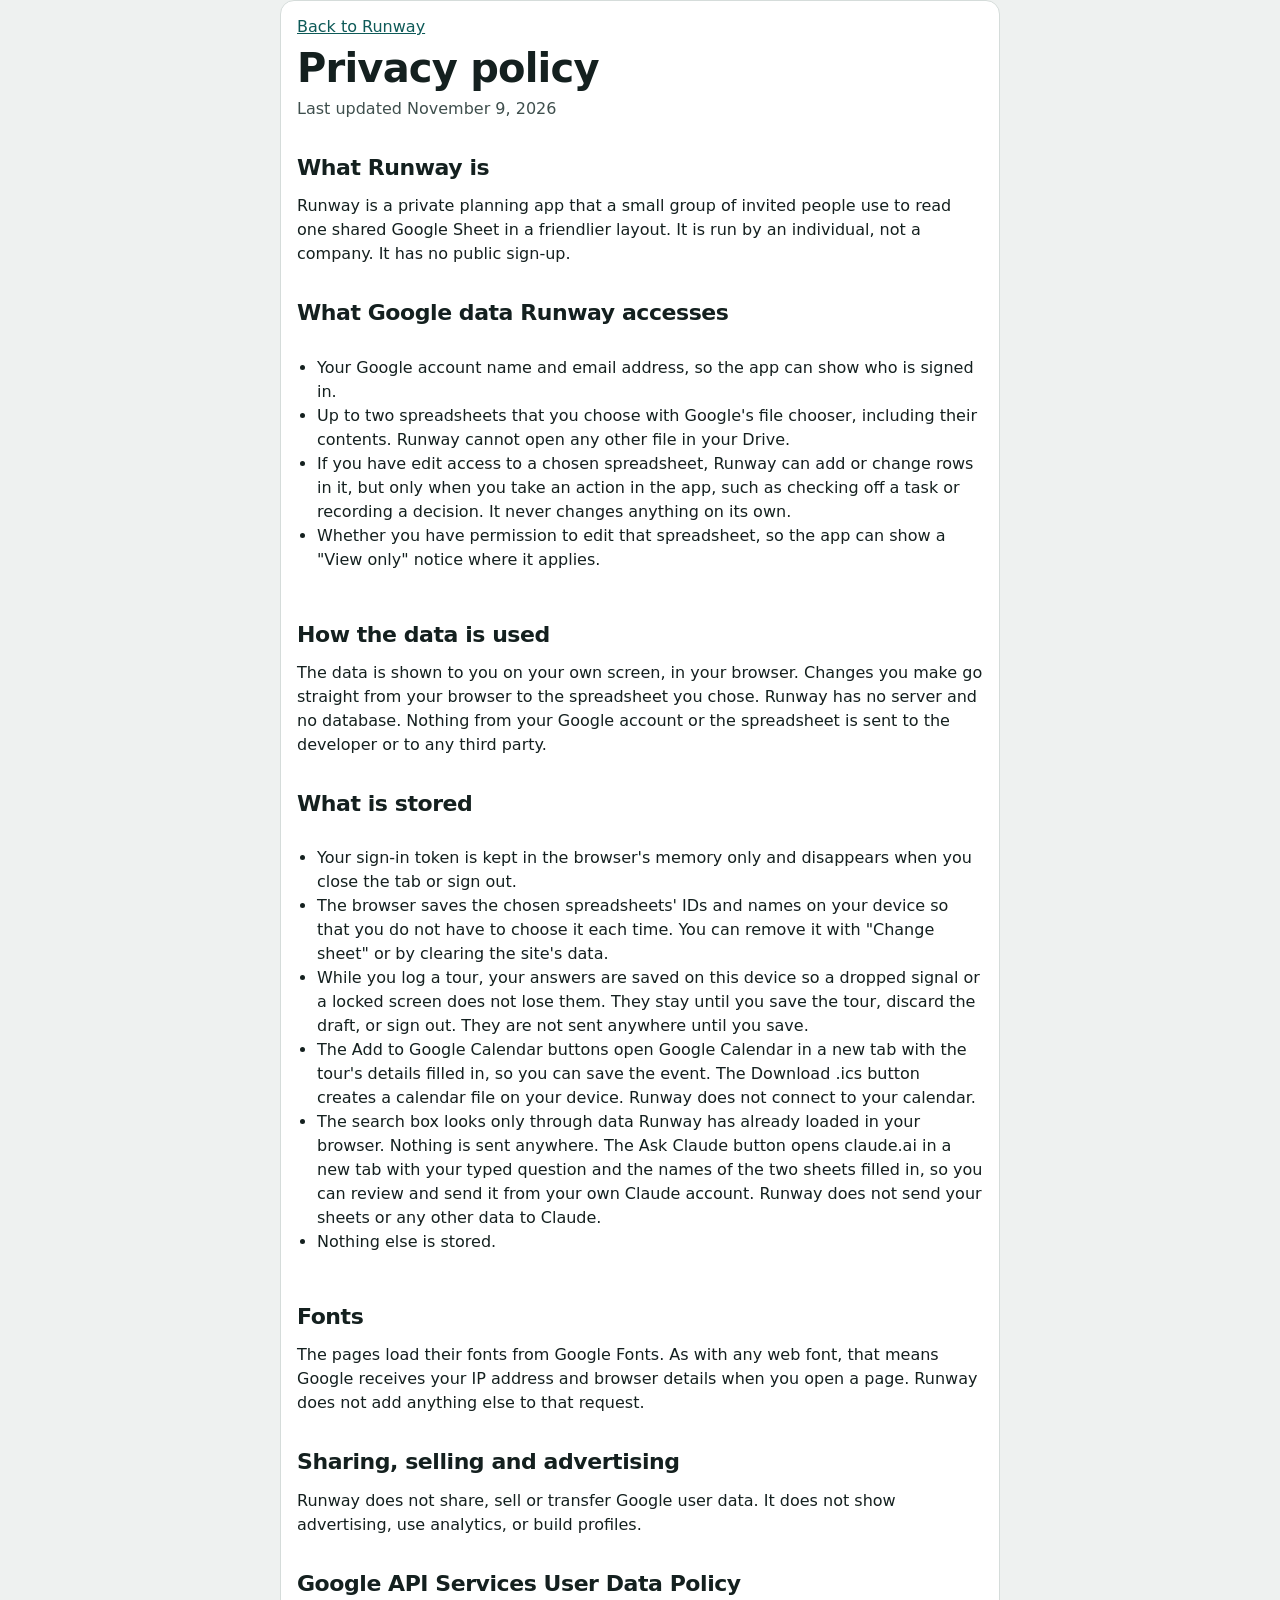
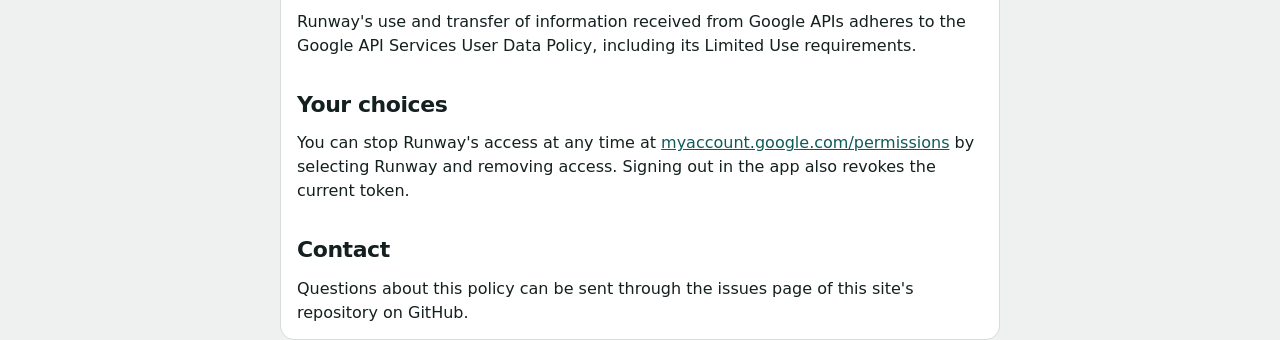
==== commit 782a933a: "Add files via upload v.027 adds a search box and ask Claude button" ====
--- a/privacy.html
+++ b/privacy.html
@@ -12,7 +12,7 @@
 <main class="doc">
 <p><a href="./">Back to Runway</a></p>
 <h1>Privacy policy</h1>
-<p class="muted">Last updated October 25, 2026</p>
+<p class="muted">Last updated November 9, 2026</p>
 
 <h2>What Runway is</h2>
 <p>Runway is a private planning app that a small group of invited people use to read one shared Google Sheet in a friendlier layout. It is run by an individual, not a company. It has no public sign-up.</p>
@@ -34,6 +34,7 @@
 <li>The browser saves the chosen spreadsheets' IDs and names on your device so that you do not have to choose it each time. You can remove it with "Change sheet" or by clearing the site's data.</li>
 <li>While you log a tour, your answers are saved on this device so a dropped signal or a locked screen does not lose them. They stay until you save the tour, discard the draft, or sign out. They are not sent anywhere until you save.</li>
 <li>The Add to Google Calendar buttons open Google Calendar in a new tab with the tour's details filled in, so you can save the event. The Download .ics button creates a calendar file on your device. Runway does not connect to your calendar.</li>
+<li>The search box looks only through data Runway has already loaded in your browser. Nothing is sent anywhere. The Ask Claude button opens claude.ai in a new tab with your typed question and the names of the two sheets filled in, so you can review and send it from your own Claude account. Runway does not send your sheets or any other data to Claude.</li>
 <li>Nothing else is stored.</li>
 </ul>
 
--- a/styles.css
+++ b/styles.css
@@ -187,3 +187,31 @@
 .tfield:first-child{border-top:0;padding-top:0}
 .tfield input[type=text],.tfield input[type=date],.tfield textarea,.tfield select{font:inherit;font-size:16px;color:var(--ink);background:var(--card);border:1px solid var(--line);border-radius:10px;padding:10px 12px;min-height:44px;width:100%}
 .savebar{position:sticky;bottom:0;background:var(--card);border:1px solid var(--line);border-radius:14px;padding:12px 16px calc(12px + env(safe-area-inset-bottom,0px));display:flex;flex-wrap:wrap;gap:8px 16px;align-items:center;justify-content:space-between;z-index:5;box-shadow:0 -4px 16px rgba(0,0,0,.12)}
+
+/* v0.24.0: arrow on each home card header */
+details.home>summary{position:relative;padding-right:52px}
+details.home>summary::after{content:"";position:absolute;right:22px;top:24px;width:10px;height:10px;border-right:2px solid var(--teal);border-bottom:2px solid var(--teal);transform:rotate(45deg);transition:transform .15s}
+details.home[open]>summary::after{top:28px;transform:rotate(-135deg)}
+
+/* v0.25.0: Housing filters */
+.filters{display:flex;flex-wrap:wrap;gap:10px 16px;align-items:flex-end}
+.filters .filter{display:flex;flex-direction:column;gap:4px;min-width:170px;flex:1 1 170px;max-width:280px}
+.filters .filter select{font:inherit;font-size:16px;color:var(--ink);background:var(--card);border:1px solid var(--line);border-radius:10px;padding:10px 12px;min-height:44px;width:100%}
+
+.fld[hidden]{display:none}
+
+/* v0.26.0: documents and videos list */
+.doclist{list-style:none;margin:0;padding:0;display:flex;flex-direction:column;gap:10px}
+.doc{background:var(--card);border:1px solid var(--line);border-radius:14px;padding:14px 16px;display:flex;flex-direction:column;gap:6px}
+.doc[hidden]{display:none}
+.doc .ttitle a{font-size:17px;font-weight:600;overflow-wrap:anywhere}
+.doc-note{color:var(--ink-2);line-height:1.45}
+
+/* v0.27.0: search */
+.searchbar{display:flex;flex-wrap:wrap;gap:8px;align-items:center;max-width:1180px;margin:12px auto 0;padding:0 24px}
+.searchbar .searchbox{flex:1 1 260px;min-width:0}
+.results{list-style:none;margin:0;padding:0;display:flex;flex-direction:column}
+.result{padding:12px 0;border-top:1px solid var(--line-2);display:flex;flex-direction:column;gap:4px}
+.result:first-child{border-top:0}
+.result mark{background:rgba(94,196,190,.35);color:inherit;border-radius:3px;padding:0 2px}
+.linkbtn{font:inherit;font-size:17px;font-weight:600;color:var(--teal);background:none;border:0;padding:0;text-align:left;cursor:pointer;text-decoration:underline;text-underline-offset:3px}
